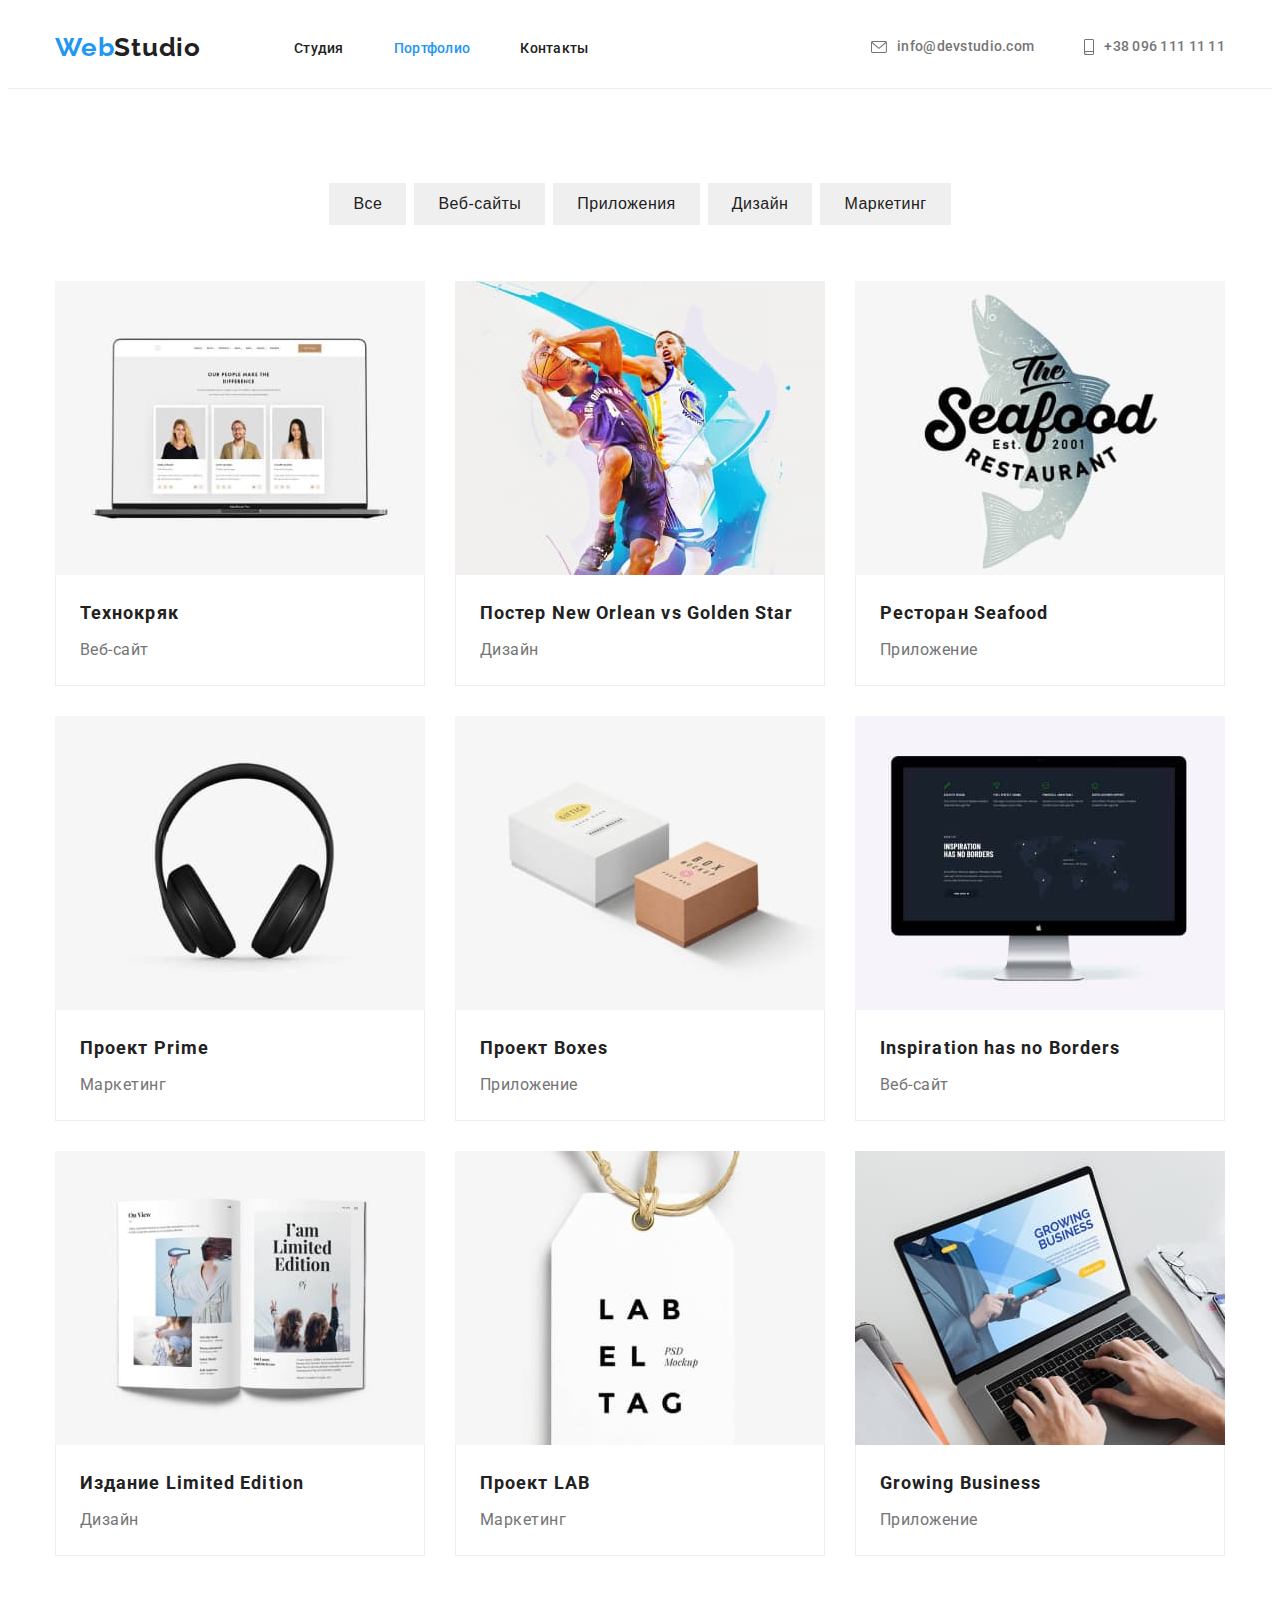
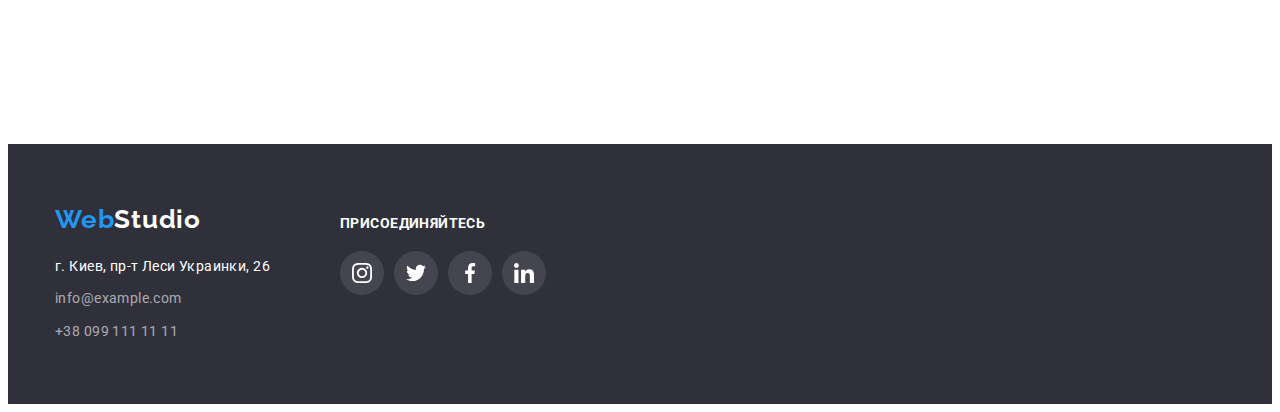
==== portfolio.html @ 578098cf "commit" ====
<!DOCTYPE html>
<html lang="ru">
  <head>
    <meta charset="UTF-8" />
    <meta http-equiv="X-UA-Compatible" content="IE=edge" />
    <meta name="viewport" content="width=device-width, initial-scale=1.0" />
    <title>Webstudio</title>
    <link rel="preconnect" href="https://fonts.googleapis.com" />
    <link rel="preconnect" href="https://fonts.gstatic.com" crossorigin />
    <link
      href="https://fonts.googleapis.com/css2?family=Montserrat&family=Raleway:wght@700&family=Roboto:wght@400;500;700;900&display=swap"
      rel="stylesheet"
    />
    <link rel="stylesheet" href="https://cdnjs.cloudflare.com/ajax/libs/modern-normalize/1.1.0/modern-normalize.min.css"
      integrity="sha512-wpPYUAdjBVSE4KJnH1VR1HeZfpl1ub8YT/NKx4PuQ5NmX2tKuGu6U/JRp5y+Y8XG2tV+wKQpNHVUX03MfMFn9Q=="
      crossorigin="anonymous" referrerpolicy="no-referrer" />
    <link rel="stylesheet" href="./css/styles.css" />
  </head>

  <body>
    <header class="header">
      <div class="container header-container">
        <nav class="navigation">
          <a href="" class="logo header-logo"><span class="half-logo">Web</span>Studio</a>
          <ul class="header-list list">
            <li class="header-list-item"><a href="./index.html" class="header-link">Студия</a></li>
            <li class="header-list-item"><a href="" class="header-link current">Портфолио</a></li>
            <li class="header-list-item"><a href="" class="header-link">Контакты</a></li>
          </ul>
        </nav>
        <ul class="list-connection list">
          <li class="list-connection-item">
            <a href="mailto:info@devstudio.com" class="header-link-mail">
              <svg class="list-connection-icon" width="16" height="12">
                <use href="./images/page1/icons.svg#icon-envelope"></use>
              </svg>info@devstudio.com</a>
          </li>
          <li class="list-connection-item">
            <a href="tel:+380961111111" class="header-link-tel">
              <svg class="list-connection-icon" width="10" height="16">
                <use href="./images/page1/icons.svg#icon-smartphone"></use>
              </svg>+38 096 111 11 11</a>
          </li>
        </ul>
      </div>
    </header>
    <main>
      <section class="products section">
        <div class="container">
        <h2 class="visually-hidden">Фильтры</h2>
        <ul class="products-filters-list">
          <li class="products-filters-list-item list">
            <button type="button" class="products-filters-btn">Все</button>
          </li>
          <li class="products-filters-list-item list">
            <button type="button" class="products-filters-btn">Веб-сайты</button>
          </li>
          <li class="products-filters-list-item list">
            <button type="button" class="products-filters-btn">Приложения</button>
          </li>
          <li class="products-filters-list-item list">
            <button type="button" class="products-filters-btn">Дизайн</button>
          </li>
          <li class="products-filters-list-item list">
            <button type="button" class="products-filters-btn">Маркетинг</button>
          </li>
        </ul>
        <h2 class="visually-hidden">Наши продукты</h2>
        <ul class="products-list">
          <li class="products-list-item list">
            <a href="" class="products-list-item-link">
            <img 
              src="./images/page2/project1.jpg" 
              alt="ноутбук" 
              width="370" 
              class="products-list-img"/>
            <div class="products-list-item-content">
            <h3 class="products-list-item-title">Технокряк</h3>
            <p class="products-list-item-text">Веб-сайт</p>
            </div>
            </a>
          </li>
          <li class="products-list-item list">
            <a href="" class="products-list-item-link">
            <img
              src="./images/page2/project2.jpg"
              alt="два баскетболиста"
              width="370"
              class="products-list-img"
            />
            <div class="products-list-item-content">
            <h3 class="products-list-item-title">Постер <span lang="eng">New Orlean vs Golden Star</span></h3>
            <p class="products-list-item-text">Дизайн</p>
            </div>
            </a>
          </li>
          <li class="products-list-item list">
            <a href="" class="products-list-item-link">
            <img
              src="./images/page2/project3.jpg"
              alt="вывеска ресторана"
              width="370"
              class="products-list-img"
            />
            <div class="products-list-item-content">
            <h3 class="products-list-item-title">Ресторан <span lang="eng">Seafood</span></h3>
            <p class="products-list-item-text">Приложение</p>
            </div>
            </a>
          </li>
          <li class="products-list-item list">
            <a href="" class="products-list-item-link">
            <img 
            src="./images/page2/project4.jpg" 
            alt="наушники" 
            width="370"
            class="products-list-img" 
            />
            <div class="products-list-item-content">
            <h3 class="products-list-item-title">Проект <span lang="eng">Prime</span></h3>
            <p class="products-list-item-text">Маркетинг</p>
            </div>
            </a>
          </li>
          <li class="products-list-item list">
            <a href="" class="products-list-item-link">
            <img
              src="./images/page2/project5.jpg"
              alt="две коробки"
              width="370"
              class="products-list-img"
            />
            <div class="products-list-item-content">
            <h3 class="products-list-item-title">Проект <span lang="eng">Boxes</span></h3>
            <p class="products-list-item-text">Приложение</p>
            </div>
            </a>
          </li>
          <li class="products-list-item list">
            <a href="" class="products-list-item-link">
            <img
              src="./images/page2/project6.jpg"
              alt="монитор компьютера"
              width="370"
              class="products-list-img"
            />
            <div class="products-list-item-content">
            <h3 class="products-list-item-title">Inspiration has no Borders</h3>
            <p class="products-list-item-text">Веб-сайт</p>
            </div>
            </a>
          </li>
          <li class="products-list-item list">
            <a href="" class="products-list-item-link">
            <img 
            src="./images/page2/project7.jpg" 
            alt="журнал" 
            width="370"
            class="products-list-img" 
            />
            <div class="products-list-item-content">
            <h3 class="products-list-item-title">Издание <span lang="eng">Limited Edition</span></h3>
            <p class="products-list-item-text">Дизайн</p>
          </div>
          </a>
          </li>
          <li class="products-list-item list">
            <a href="" class="products-list-item-link">
            <img
              src="./images/page2/project8.jpg"
              alt="бумажный ярлык"
              width="370"
              class="products-list-img"
            />
            <div class="products-list-item-content">
            <h3 class="products-list-item-title">Проект <span lang="eng">LAB</span></h3>
            <p class="products-list-item-text">Маркетинг</p>
            </div>
            </a>
          </li>
          <li class="products-list-item list">
            <a href="" class="products-list-item-link">
            <img
              src="./images/page2/project9.jpg"
              alt="клавиатура ноутбука"
              width="370"
              class="products-list-img"
            />
            <div class="products-list-item-content">
            <h3 class="products-list-item-title">Growing Business</h3>
            <p class="products-list-item-text">Приложение</p>
            </div>
            </a>
          </li>
        </ul>
        </div>
      </section>
    </main>
    <footer class="footer">
      <div class="container footer-container">
        <div class="address-container">
          <a href="" class="logo footer-logo"><span class="half-logo">Web</span><span
              class="half-second-logo">Studio</span></a>
          <address>
            <ul class="footer-list list">
              <li class="footer-list-item">
                <a href="https://goo.gl/maps/ZpCN1E6qf6AYgeDj6" target="_blank" rel="noopener noreferrer nofollow"
                  class="footer-list-item-address">г. Киев, пр-т Леси Украинки, 26</a>
              </li>
              <li class="footer-list-item">
                <a href="mailto:info@example.com" class="footer-list-item-mail">info@example.com</a>
              </li>
              <li class="footer-list-item">
                <a href="tel:+380991111111" class="footer-list-item-tel">+38 099 111 11 11</a>
              </li>
            </ul>
          </address>
        </div>
        <div class="footer-socials">
          <p class="footer-text">присоединяйтесь</p>
          <ul class="footer-socials-list list">
            <li class="footer-socials-list-item">
              <a href="" class="footer-socials-link">
                <svg class="footer-socials-icon" width="20" height="20">
                  <use href="./images/page1/icons.svg#icon-instagram-2"></use>
                </svg>
              </a>
            </li>
            <li class="footer-socials-list-item">
              <a href="" class="footer-socials-link">
                <svg class="footer-socials-icon" width="20" height="20">
                  <use href="./images/page1/icons.svg#icon-twitter-1"></use>
                </svg>
              </a>
            </li>
            <li class="footer-socials-list-item">
              <a href="" class="footer-socials-link">
                <svg class="footer-socials-icon" width="20" height="20">
                  <use href="./images/page1/icons.svg#icon-facebook-1"></use>
                </svg>
              </a>
            </li>
            <li class="footer-socials-list-item">
              <a href="" class="footer-socials-link">
                <svg class="footer-socials-icon" width="20" height="20">
                  <use href="./images/page1/icons.svg#icon-linkedin-1"></use>
                </svg>
              </a>
            </li>
          </ul>
        </div>
      </div>
    </footer>
  </body>
</html>
---- css/styles.css ----
:root {
  --header-text-color: #212121;
  --accent-color: #2196f3;
  --btn-color: #ffffff;
  --title-color: #212121;
  --main-text-color: #757575;
}
body {
  font-family: "Roboto", sans-serif;
  color: #757575;
}
* {
  box-sizing: border-box;
}
p,
h1,
h2,
h3,
h4,
h5,
h6 {
  margin: 0;
}
ul {
  margin: 0;
  padding: 0;
}
img {
  display: block;
}
.list {
  list-style: none;
}
a {
  text-decoration: none;
}
.container {
  width: 1200px;
  padding-left: 15px;
  padding-right: 15px;
  margin: 0 auto;
}
.section {
  padding-top: 94px;
  padding-bottom: 94px;
}
.visually-hidden {
  position: absolute;
  white-space: nowrap;
  width: 1px;
  height: 1px;
  overflow: hidden;
  border: 0;
  padding: 0;
  clip: rect(0 0 0 0);
  clip-path: inset(50%);
  margin: -1px;
}
/*----------------------HEADER--------------------*/
.header {
  padding-top: 24px;
  padding-bottom: 25px;
  border-bottom: 1px solid #ececec;
}
.header-container {
  display: flex;
  align-items: center;
}
.navigation {
  display: flex;
  align-items: center;
}
.header-list {
  display: flex;
}
.header-logo {
  margin-right: 93px;
}
.logo {
  font-family: "Raleway", sans-serif;
  font-style: 400;
  font-weight: 700;
  font-size: 26px;
  line-height: 1.19;
  letter-spacing: 0.03em;
  color: #212121;
  display: block;
}
.half-logo {
  font-family: "Raleway", sans-serif;
  font-style: 400;
  font-weight: 700;
  font-size: 26px;
  line-height: 1.19;
  letter-spacing: 0.03em;
  color: var(--accent-color);
}
.header-list-item + .header-list-item {
  margin-left: 50px;
}
.header-link {
  font-weight: 500;
  font-size: 14px;
  line-height: 1.14;
  letter-spacing: 0.02em;
  color: var(--header-text-color);
}
.current {
  color: var(--accent-color);
}
.header-link:hover,
.header-link:focus {
  color: var(--accent-color);
}
.list-connection {
  display: flex;
  margin-left: auto;
  align-items: center;
}
.list-connection-item {
  color: #757575;
  display: flex;
  align-items: center;
}
.list-connection-item + .list-connection-item {
  margin-left: 50px;
}
.header-link-mail,
.header-link-tel {
  font-weight: 500;
  font-size: 14px;
  line-height: 1.14;
  letter-spacing: 0.02em;
  color: #757575;
  display: flex;
  align-items: center;
}
.header-link-mail:hover,
.header-link-mail:focus,
.header-link-tel:hover,
.header-link-tel:focus {
  color: var(--accent-color);
}
.list-connection-icon {
  fill: currentColor;
  margin-right: 10px;
}
/*----------------------HERO----------------------*/
.hero {
  background-color: #2f303a;
  padding-top: 200px;
  padding-bottom: 200px;
  text-align: center;
  background-image: linear-gradient(
      rgba(47, 48, 58, 0.4),
      rgba(47, 48, 58, 0.4)
    ),
    url(../images/page1/hero-bg.jpg);
  background-repeat: no-repeat;
  background-position: center;
  block-size: cover;
}
.hero-title {
  font-weight: 900;
  font-size: 44px;
  line-height: 1.36;
  text-align: center;
  letter-spacing: 0.06em;
  text-transform: uppercase;
  color: #ffffff;
  margin-bottom: 30px;
  width: 696px;
  margin-left: auto;
  margin-right: auto;
}
.hero-btn {
  font-family: inherit;
  font-weight: 700;
  font-size: 16px;
  line-height: 1.87;
  display: flex;
  align-items: center;
  text-align: center;
  letter-spacing: 0.06em;
  color: var(--btn-color);
  background-color: var(--accent-color);
  cursor: pointer;
  min-width: 200px;
  height: 50px;
  margin-left: auto;
  margin-right: auto;
  padding: 10px 32px;
}
/*--------------------FEATURES--------------------*/
.features-section {
  padding-top: 94px;
}
.features-list {
  display: flex;
  justify-content: center;
  align-items: center;
}
.features-list-item {
  width: 270px;
}
.features-list-item:not(:last-child) {
  margin-right: 30px;
}
.features-list-item-title {
  font-weight: 700;
  font-size: 14px;
  line-height: 1.14;
  letter-spacing: 0.03em;
  text-transform: uppercase;
  color: var(--title-color);
}
.features-list-item-text {
  font-size: 14px;
  line-height: 1.71;
  letter-spacing: 0.03em;
  color: var(--main-text-color);
}
.features-icons {
  display: flex;
  align-items: center;
  justify-content: center;
  background: #f5f4fa;
  border-radius: 4px;
  width: 270px;
  height: 120px;
  margin-bottom: 30px;
}
/*--------------------OCCUPATION-------------------*/
.occupation-list {
  display: flex;
}
.occupation-list-item:not(:last-child) {
  margin-right: 30px;
}
.occupation-title {
  font-size: 36px;
  line-height: 1.16;
  text-align: center;
  letter-spacing: 0.03em;
  color: var(--title-color);
  margin-bottom: 50px;
}
/*----------------------TEAM---------------------*/
.team {
  background: #f5f4fa;
}
.team-title {
  font-size: 36px;
  line-height: 42px;
  text-align: center;
  letter-spacing: 0.03em;
  color: var(--title-color);
  margin-bottom: 50px;
}
.team-list {
  display: flex;
}
.team-list-item:not(:last-child) {
  margin-right: 30px;
}
.team-list-item-content {
  padding-top: 30px;
  padding-bottom: 30px;
}
.team-list-item {
  background-color: #fff;
  box-shadow: 0px 1px 3px rgba(0, 0, 0, 0.12), 0px 1px 1px rgba(0, 0, 0, 0.14),
    0px 2px 1px rgba(0, 0, 0, 0.2);
  border-radius: 0px 0px 4px 4px;
}
.team-name {
  font-weight: 500;
  font-size: 16px;
  line-height: 1.18;
  text-align: center;
  letter-spacing: 0.03em;
  color: #212121;
  margin-bottom: 10px;
}
.team-list-position {
  font-size: 16px;
  line-height: calc(19 / 16);
  text-align: center;
  letter-spacing: 0.03em;
  color: var(--main-text-color);
  margin-bottom: 16px;
}
.team-socials-list {
  display: flex;
  justify-content: center;
}
.team-socials-item + .team-socials-item {
  margin-left: 10px;
}
.team-socials-link {
  width: 44px;
  height: 44px;
  border-radius: 50%;
  display: flex;
  align-items: center;
  justify-content: center;
}
.team-socials-link:hover,
.team-socials-link:focus {
  background-color: var(--accent-color);
}
.team-socials-link:hover .team-socials-icon,
.team-socials-link:focus .team-socials-icon {
  fill: #ffffff;
}
.team-socials-icon {
  fill: #afb1b8;
}
/*----------------------CLIENTS---------------------*/
.clients-title {
  font-weight: bold;
  font-size: 36px;
  line-height: 42px;
  text-align: center;
  letter-spacing: 0.03em;
  color: #212121;
  margin-bottom: 50px;
}
.clients-list {
  display: flex;
  justify-content: center;
  align-items: center;
}
.clients-list-item {
  width: 170px;
  height: 92px;
}
.clients-list-item:not(:last-child) {
  margin-right: 30px;
}
.clients-link-icon {
  display: flex;
  justify-content: center;
  align-items: center;
  width: 100%;
  height: 100%;
  border: 1px solid #afb1b8;
  border-radius: 4px;
  color: #afb1b8;
}
.clients-link-icon:hover,
.clients-link-icon:focus {
  color: var(--accent-color);
  border-color: var(--accent-color);
}
.clients-icon {
  fill: currentColor;
}
.clients-icon:hover,
.clients-icon:focus {
  fill: var(--accent-color);
}
/*----------------------FOOTER---------------------*/
.footer {
  background-color: #2f303a;
  padding-top: 60px;
  padding-bottom: 60px;
}
.half-second-logo {
  font-family: "Raleway", sans-serif;
  font-style: normal;
  font-weight: 700;
  font-size: 26px;
  line-height: 1.19;
  letter-spacing: 0.03em;
  color: #ffffff;
}
.footer-logo {
  margin-bottom: 20px;
}
address {
  font-style: normal;
}
.footer-list-item:not(:last-child) {
  margin-bottom: 9px;
}
.footer-list-item-address {
  font-size: 14px;
  line-height: 1.71;
  letter-spacing: 0.03em;
  color: #ffffff;
}
.footer-list-item-mail {
  font-size: 14px;
  line-height: 1.71;
  letter-spacing: 0.03em;
  color: rgba(255, 255, 255, 0.6);
}
.footer-list-item-tel {
  font-size: 14px;
  line-height: 1.71;
  letter-spacing: 0.03em;
  color: rgba(255, 255, 255, 0.6);
}
.footer-list-item-address:hover,
.footer-list-item-address:focus,
.footer-list-item-mail:hover,
.footer-list-item-mail:focus,
.footer-list-item-tel:hover,
.footer-list-item-tel:focus {
  color: var(--accent-color);
}
.footer-container {
  display: flex;
  align-items: baseline;
}
.footer-socials {
  margin-left: 70px;
}
.footer-text {
  font-weight: bold;
  font-size: 14px;
  line-height: 16px;
  letter-spacing: 0.03em;
  text-transform: uppercase;
  color: #ffffff;
  margin-bottom: 20px;
}
.footer-socials-list {
  display: flex;
  justify-content: center;
}
.footer-socials-list-item + .footer-socials-list-item {
  margin-left: 10px;
}
.footer-socials-link {
  width: 44px;
  height: 44px;
  border-radius: 50%;
  display: flex;
  align-items: center;
  justify-content: center;
  background: rgba(255, 255, 255, 0.1);
}
.footer-socials-link:hover,
.footer-socials-link:focus {
  background-color: var(--accent-color);
}
.footer-socials-icon {
  fill: #ffffff;
}
/*---------------------PRODUCTS--------------------*/
.products-filters-list {
  margin-bottom: 56px;
  display: flex;
  justify-content: center;
}
.products-filters-btn {
  font-weight: 500;
  font-size: 16px;
  line-height: 1.62;
  text-align: center;
  letter-spacing: 0.03em;
  color: #212121;
  cursor: pointer;
  padding: 6px 22px;
  border-color: transparent;
}
.products-filters-btn:hover,
.products-filters-btn:focus {
  color: #ffffff;
  background-color: var(--accent-color);
  box-shadow: 0px 3px 1px rgba(0, 0, 0, 0.1), 0px 1px 2px rgba(0, 0, 0, 0.08),
    0px 2px 2px rgba(0, 0, 0, 0.12);
  border-radius: 4px;
}
.products-filters-list-item:not(:last-child) {
  margin-right: 8px;
}
.products-list {
  margin-bottom: 94px;
  display: flex;
  flex-wrap: wrap;
  margin-left: -30px;
  margin-top: -30px;
}
.products-list > .products-list-item {
  flex-basis: calc(100% / 3 - 30px);
  margin-left: 30px;
  margin-top: 30px;
}
.products-list-item-link {
  display: block;
}
.products-list-item-link:hover,
.products-list-item-link:focus {
  background: #ffffff;
  box-sizing: border-box;
  box-shadow: 0px 1px 1px rgba(0, 0, 0, 0.12), 0px 4px 4px rgba(0, 0, 0, 0.06),
    1px 4px 6px rgba(0, 0, 0, 0.16);
}
.products-list-item-content {
  padding-top: 20px;
  padding-left: 24px;
  padding-right: 24px;
  padding-bottom: 20px;
  background: #ffffff;
  border: 1px solid #eeeeee;
  border-top: none;
}
.products-list-item-title {
  font-weight: bold;
  font-size: 18px;
  line-height: 2;
  letter-spacing: 0.06em;
  color: var(--title-color);
  margin-bottom: 4px;
}
.products-list-item-text {
  font-size: 16px;
  line-height: 1.87;
  letter-spacing: 0.03em;
  color: var(--main-text-color);
}
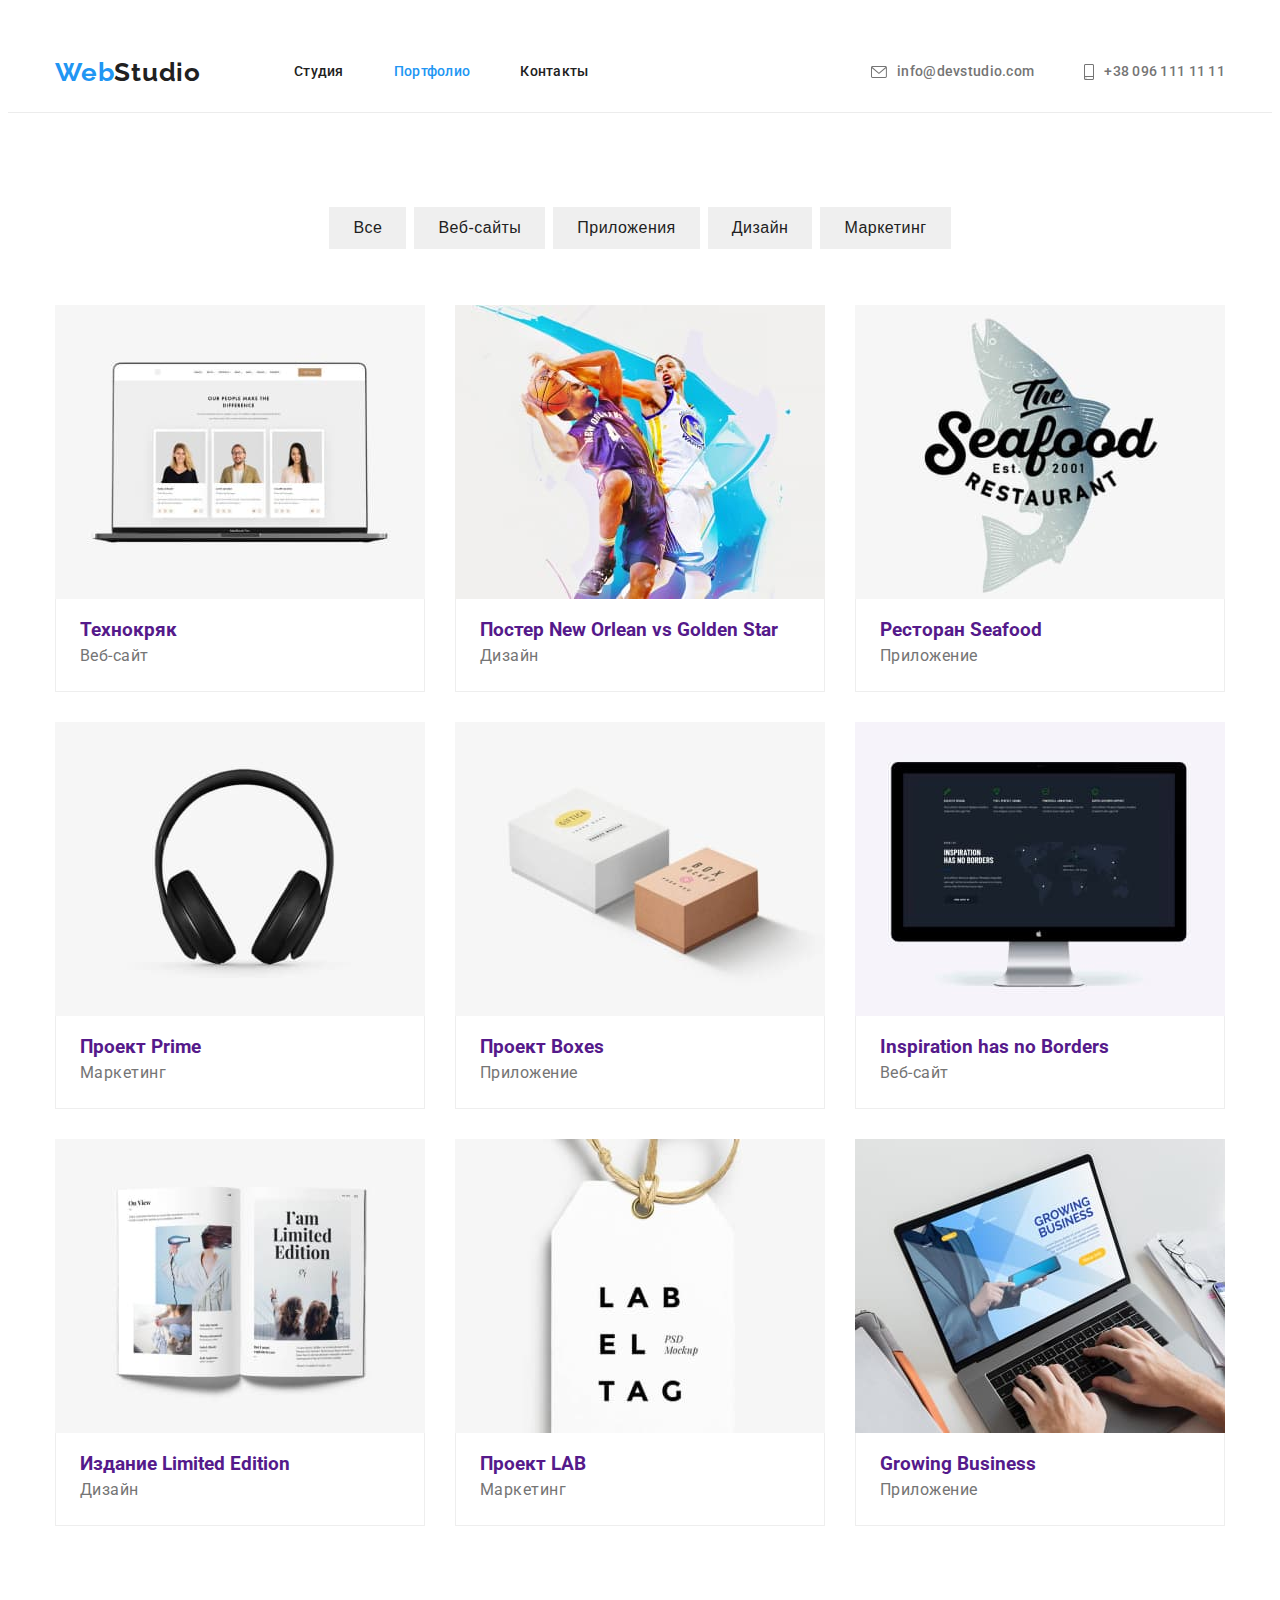
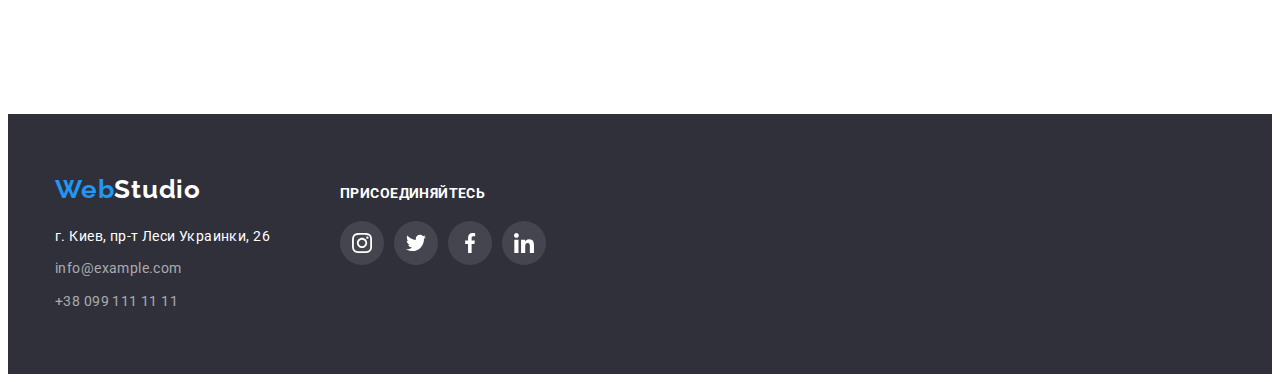
==== commit 1e570514: "commit" ====
--- a/portfolio.html
+++ b/portfolio.html
@@ -69,11 +69,18 @@
         <ul class="products-list">
           <li class="products-list-item list">
             <a href="" class="products-list-item-link">
-            <img 
+              <div class="products-overlay">
+                <img 
               src="./images/page2/project1.jpg" 
               alt="ноутбук" 
               width="370" 
-              class="products-list-img"/>
+              class="products-list-img"
+                />
+                <p class="products-overlay-text">Технокряк это современная площадка распространения коронавируса. Компании используют
+                эту платформу для цифрового
+                шпионажа и атак на защищённые сервера конкурентов.
+                </p>
+            </div>
             <div class="products-list-item-content">
             <h3 class="products-list-item-title">Технокряк</h3>
             <p class="products-list-item-text">Веб-сайт</p>
@@ -82,12 +89,18 @@
           </li>
           <li class="products-list-item list">
             <a href="" class="products-list-item-link">
-            <img
+              <div class="products-overlay">
+                <img
               src="./images/page2/project2.jpg"
               alt="два баскетболиста"
               width="370"
               class="products-list-img"
-            />
+                />
+                <p class="products-overlay-text">Технокряк это современная площадка распространения коронавируса. Компании используют
+              эту платформу для цифрового
+              шпионажа и атак на защищённые сервера конкурентов.
+                </p>
+              </div>
             <div class="products-list-item-content">
             <h3 class="products-list-item-title">Постер <span lang="eng">New Orlean vs Golden Star</span></h3>
             <p class="products-list-item-text">Дизайн</p>
@@ -96,12 +109,18 @@
           </li>
           <li class="products-list-item list">
             <a href="" class="products-list-item-link">
-            <img
+              <div class="products-overlay">
+                <img
               src="./images/page2/project3.jpg"
               alt="вывеска ресторана"
               width="370"
               class="products-list-img"
-            />
+                />
+                <p class="products-overlay-text">Технокряк это современная площадка распространения коронавируса. Компании используют
+              эту платформу для цифрового
+              шпионажа и атак на защищённые сервера конкурентов.
+                </p>
+            </div>
             <div class="products-list-item-content">
             <h3 class="products-list-item-title">Ресторан <span lang="eng">Seafood</span></h3>
             <p class="products-list-item-text">Приложение</p>
@@ -110,12 +129,18 @@
           </li>
           <li class="products-list-item list">
             <a href="" class="products-list-item-link">
-            <img 
+              <div class="products-overlay">
+                <img 
             src="./images/page2/project4.jpg" 
             alt="наушники" 
             width="370"
             class="products-list-img" 
-            />
+                />
+                <p class="products-overlay-text">Технокряк это современная площадка распространения коронавируса. Компании используют
+              эту платформу для цифрового
+              шпионажа и атак на защищённые сервера конкурентов.
+                </p>
+            </div>
             <div class="products-list-item-content">
             <h3 class="products-list-item-title">Проект <span lang="eng">Prime</span></h3>
             <p class="products-list-item-text">Маркетинг</p>
@@ -124,12 +149,18 @@
           </li>
           <li class="products-list-item list">
             <a href="" class="products-list-item-link">
-            <img
+              <div class="products-overlay">
+                <img
               src="./images/page2/project5.jpg"
               alt="две коробки"
               width="370"
               class="products-list-img"
-            />
+                />
+                <p class="products-overlay-text">Технокряк это современная площадка распространения коронавируса. Компании используют
+              эту платформу для цифрового
+              шпионажа и атак на защищённые сервера конкурентов.
+                </p>
+            </div>
             <div class="products-list-item-content">
             <h3 class="products-list-item-title">Проект <span lang="eng">Boxes</span></h3>
             <p class="products-list-item-text">Приложение</p>
@@ -138,12 +169,18 @@
           </li>
           <li class="products-list-item list">
             <a href="" class="products-list-item-link">
-            <img
+              <div class="products-overlay">
+                <img
               src="./images/page2/project6.jpg"
               alt="монитор компьютера"
               width="370"
               class="products-list-img"
-            />
+                />
+                <p class="products-overlay-text">Технокряк это современная площадка распространения коронавируса. Компании используют
+              эту платформу для цифрового
+              шпионажа и атак на защищённые сервера конкурентов.
+                </p>
+            </div>
             <div class="products-list-item-content">
             <h3 class="products-list-item-title">Inspiration has no Borders</h3>
             <p class="products-list-item-text">Веб-сайт</p>
@@ -152,12 +189,18 @@
           </li>
           <li class="products-list-item list">
             <a href="" class="products-list-item-link">
-            <img 
+              <div class="products-overlay">
+                <img 
             src="./images/page2/project7.jpg" 
             alt="журнал" 
             width="370"
             class="products-list-img" 
-            />
+                />
+                <p class="products-overlay-text">Технокряк это современная площадка распространения коронавируса. Компании используют
+              эту платформу для цифрового
+              шпионажа и атак на защищённые сервера конкурентов.
+                </p>
+            </div>
             <div class="products-list-item-content">
             <h3 class="products-list-item-title">Издание <span lang="eng">Limited Edition</span></h3>
             <p class="products-list-item-text">Дизайн</p>
@@ -166,12 +209,18 @@
           </li>
           <li class="products-list-item list">
             <a href="" class="products-list-item-link">
-            <img
+              <div class="products-overlay">
+                <img
               src="./images/page2/project8.jpg"
               alt="бумажный ярлык"
               width="370"
               class="products-list-img"
-            />
+                />
+                <p class="products-overlay-text">Технокряк это современная площадка распространения коронавируса. Компании используют
+              эту платформу для цифрового
+              шпионажа и атак на защищённые сервера конкурентов.
+                </p>
+            </div>
             <div class="products-list-item-content">
             <h3 class="products-list-item-title">Проект <span lang="eng">LAB</span></h3>
             <p class="products-list-item-text">Маркетинг</p>
@@ -180,12 +229,18 @@
           </li>
           <li class="products-list-item list">
             <a href="" class="products-list-item-link">
-            <img
+              <div class="products-overlay">
+                <img
               src="./images/page2/project9.jpg"
               alt="клавиатура ноутбука"
               width="370"
               class="products-list-img"
-            />
+                />
+                <p class="products-overlay-text">Технокряк это современная площадка распространения коронавируса. Компании используют
+              эту платформу для цифрового
+              шпионажа и атак на защищённые сервера конкурентов.
+                </p>
+            </div>
             <div class="products-list-item-content">
             <h3 class="products-list-item-title">Growing Business</h3>
             <p class="products-list-item-text">Приложение</p>
--- a/css/styles.css
+++ b/css/styles.css
@@ -58,8 +58,8 @@
 }
 /*----------------------HEADER--------------------*/
 .header {
+  padding-bottom: -25px;
   padding-top: 24px;
-  padding-bottom: 25px;
   border-bottom: 1px solid #ececec;
 }
 .header-container {
@@ -99,11 +99,31 @@
   margin-left: 50px;
 }
 .header-link {
+  position: relative;
+  display: block;
   font-weight: 500;
   font-size: 14px;
   line-height: 1.14;
   letter-spacing: 0.02em;
   color: var(--header-text-color);
+  padding-top: 32px;
+  padding-bottom: 32px;
+}
+.header-link.current::after {
+  position: absolute;
+  content: "";
+  display: block;
+  width: 100%;
+  height: 4px;
+  left: 0;
+  bottom: 0;
+  background: #2196f3;
+  border-radius: 2px;
+  opacity: 0;
+  transition: opacity 250ms cubic-bezier(0.4, 0, 0.2, 1);
+}
+.header-link.current:hover::after {
+  opacity: 1;
 }
 .current {
   color: var(--accent-color);
@@ -245,6 +265,27 @@
   color: var(--title-color);
   margin-bottom: 50px;
 }
+.occupation-list-item {
+  position: relative;
+}
+.label {
+  position: absolute;
+  left: 0;
+  bottom: 0;
+  font-weight: bold;
+  font-size: 14px;
+  line-height: 16px;
+  text-align: center;
+  letter-spacing: 0.03em;
+  text-transform: uppercase;
+  color: #ffffff;
+  width: 370px;
+  height: 70px;
+  background: rgba(47, 48, 58, 0.8);
+  display: flex;
+  justify-content: center;
+  align-items: center;
+}
 /*----------------------TEAM---------------------*/
 .team {
   background: #f5f4fa;
@@ -448,6 +489,48 @@
 }
 .footer-socials-icon {
   fill: #ffffff;
+}
+/*---------------------MODAL WINDOW-----------------*/
+.backdrop {
+  width: 100vw;
+  height: 100vh;
+  background: rgba(0, 0, 0, 0.2);
+  position: fixed;
+  top: 0;
+}
+.modal {
+  width: 500px;
+  min-height: 500px;
+  background-color: #ffffff;
+  box-shadow: 0px 1px 3px rgba(0, 0, 0, 0.12), 0px 1px 1px rgba(0, 0, 0, 0.14),
+    0px 2px 1px rgba(0, 0, 0, 0.2);
+  border-radius: 4px;
+  position: absolute;
+  top: 50%;
+  left: 50%;
+  transform: translate(-50%, -50%);
+}
+.modal-close-btn {
+  width: 30px;
+  height: 30px;
+  border-radius: 50%;
+  background: #ffffff;
+  border: 1px solid rgba(0, 0, 0, 0.1);
+  position: absolute;
+  top: 10px;
+  right: 10px;
+}
+.is-hidden {
+  opacity: 0;
+  pointer-events: none;
+  visibility: hidden;
+}
+.modal-icon-link {
+  width: 30;
+  height: 30px;
+  display: flex;
+  align-items: center;
+  justify-content: center;
 }
 /*---------------------PRODUCTS--------------------*/
 .products-filters-list {
@@ -508,7 +591,32 @@
   border: 1px solid #eeeeee;
   border-top: none;
 }
-.products-list-item-title {
+.products-list-item {
+  position: relative;
+}
+.products-list-item:hover .products-overlay-text {
+  transform: translateY(0);
+}
+.products-overlay {
+  position: relative;
+  overflow: hidden;
+}
+.products-overlay-text {
+  position: absolute;
+  top: 0;
+  left: 0;
+  font-weight: normal;
+  font-size: 18px;
+  line-height: 1.56;
+  letter-spacing: 0.03em;
+  color: #ffffff;
+  background: rgba(33, 150, 243, 0.9);
+  padding: 63px 24px;
+  height: 100%;
+  transform: translateY(100%);
+  transition: transform 250ms cubic-bezier(0.4, 0, 0.2, 1);
+}
+.products-list-item:hover .products-list-item-title {
   font-weight: bold;
   font-size: 18px;
   line-height: 2;
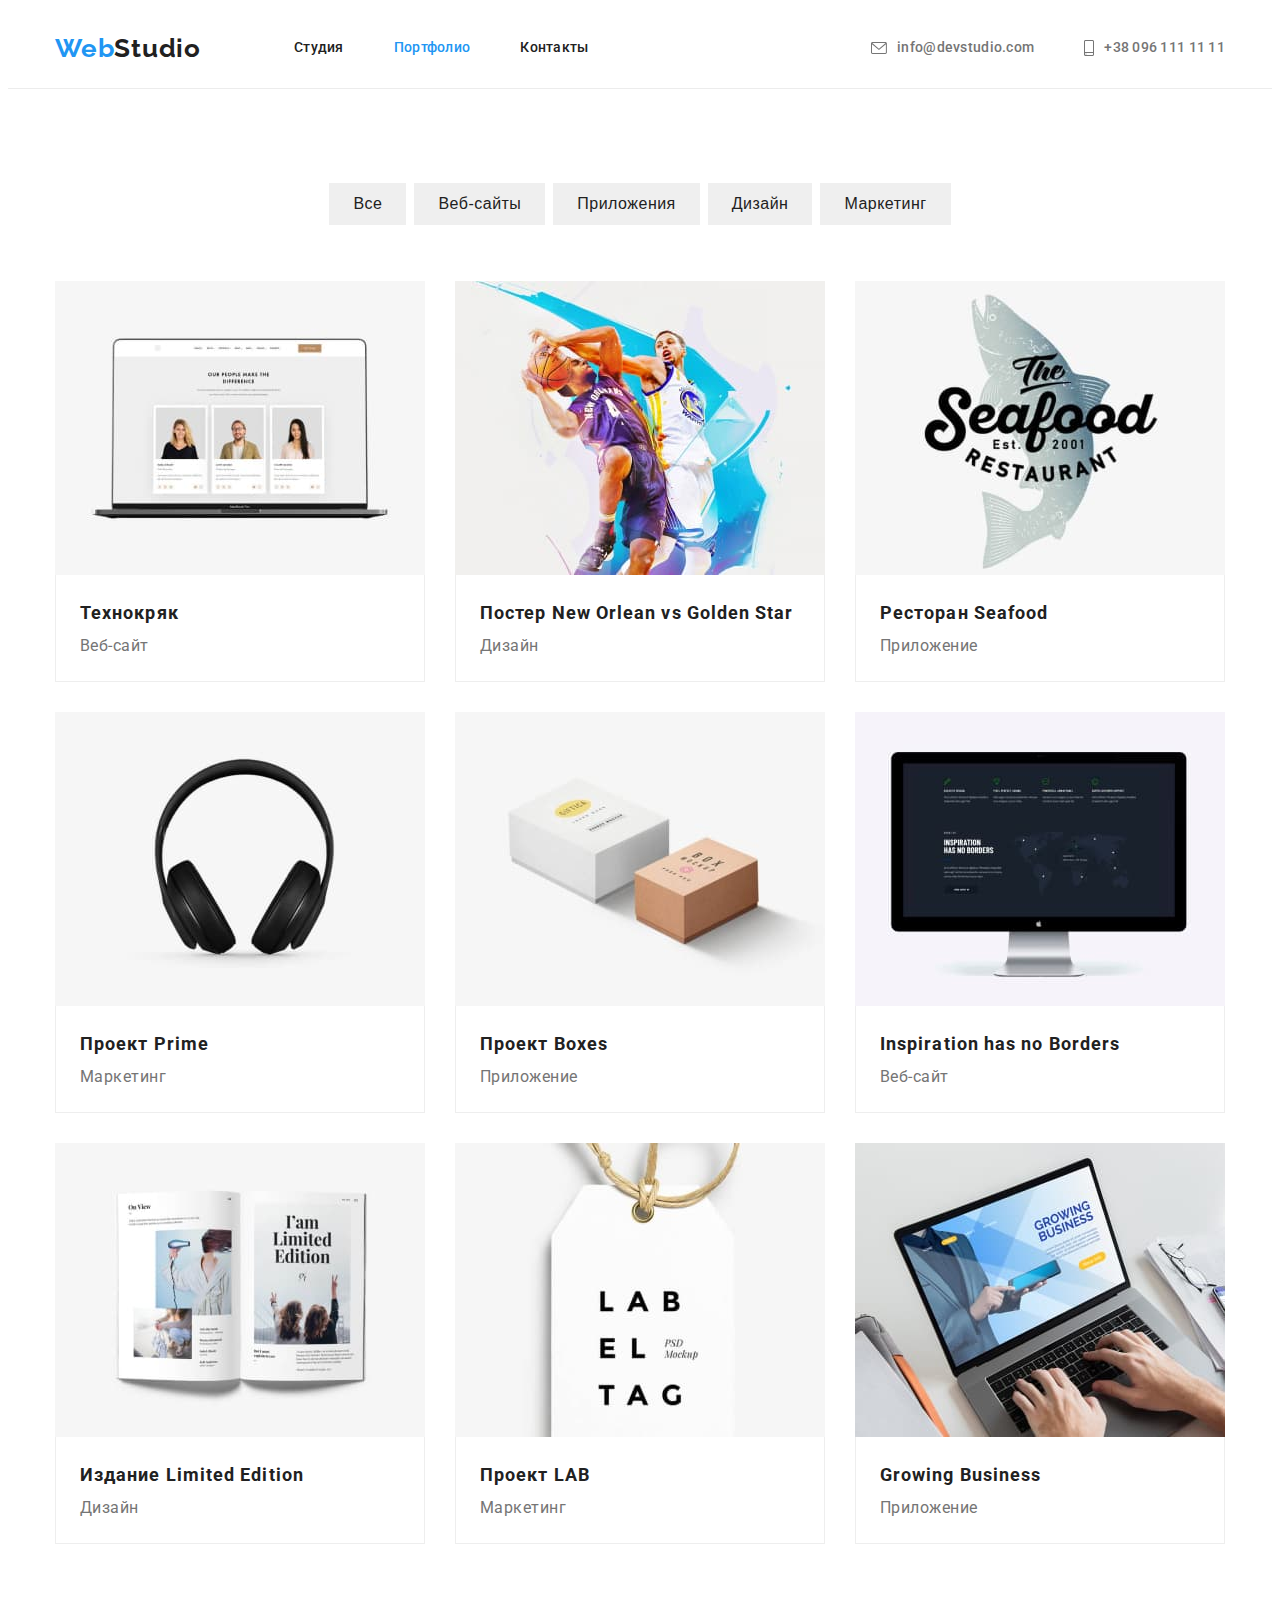
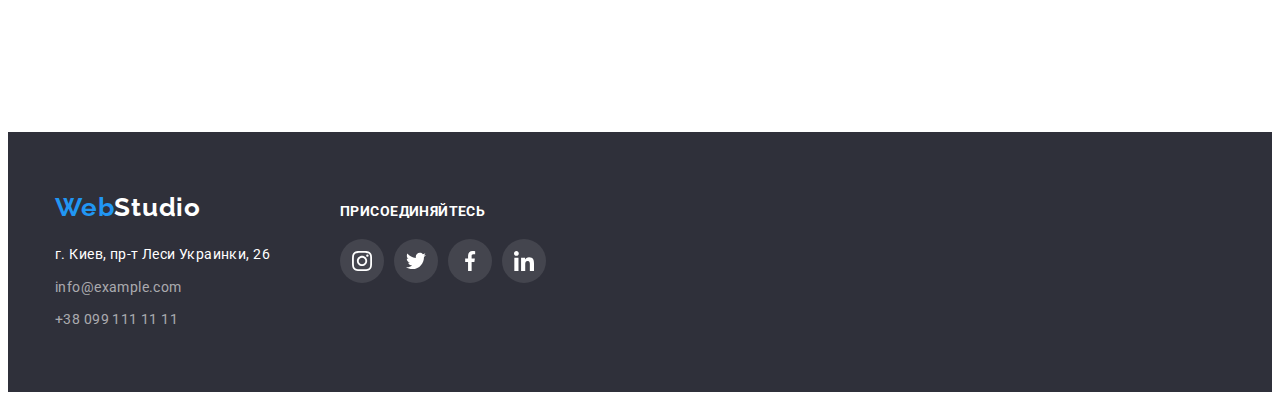
==== commit 540d2064: "commit" ====
--- a/portfolio.html
+++ b/portfolio.html
@@ -76,10 +76,12 @@
               width="370" 
               class="products-list-img"
                 />
-                <p class="products-overlay-text">Технокряк это современная площадка распространения коронавируса. Компании используют
-                эту платформу для цифрового
-                шпионажа и атак на защищённые сервера конкурентов.
-                </p>
+                <div class="overlay-text">
+                <p class="products-overlay-text">Технокряк это современная площадка распространения коронавируса. Компании используют
+                  эту платформу для цифрового
+                  шпионажа и атак на защищённые сервера конкурентов.
+                </p>
+                </div>
             </div>
             <div class="products-list-item-content">
             <h3 class="products-list-item-title">Технокряк</h3>
@@ -96,10 +98,12 @@
               width="370"
               class="products-list-img"
                 />
-                <p class="products-overlay-text">Технокряк это современная площадка распространения коронавируса. Компании используют
-              эту платформу для цифрового
-              шпионажа и атак на защищённые сервера конкурентов.
-                </p>
+                <div class="overlay-text">
+                <p class="products-overlay-text">Технокряк это современная площадка распространения коронавируса. Компании используют
+                  эту платформу для цифрового
+                  шпионажа и атак на защищённые сервера конкурентов.
+                </p>
+                </div>
               </div>
             <div class="products-list-item-content">
             <h3 class="products-list-item-title">Постер <span lang="eng">New Orlean vs Golden Star</span></h3>
@@ -116,10 +120,12 @@
               width="370"
               class="products-list-img"
                 />
-                <p class="products-overlay-text">Технокряк это современная площадка распространения коронавируса. Компании используют
-              эту платформу для цифрового
-              шпионажа и атак на защищённые сервера конкурентов.
-                </p>
+                <div class="overlay-text">
+                <p class="products-overlay-text">Технокряк это современная площадка распространения коронавируса. Компании используют
+              эту платформу для цифрового
+              шпионажа и атак на защищённые сервера конкурентов.
+                </p>
+                </div>
             </div>
             <div class="products-list-item-content">
             <h3 class="products-list-item-title">Ресторан <span lang="eng">Seafood</span></h3>
@@ -136,10 +142,12 @@
             width="370"
             class="products-list-img" 
                 />
-                <p class="products-overlay-text">Технокряк это современная площадка распространения коронавируса. Компании используют
-              эту платформу для цифрового
-              шпионажа и атак на защищённые сервера конкурентов.
-                </p>
+                <div class="overlay-text">
+                <p class="products-overlay-text">Технокряк это современная площадка распространения коронавируса. Компании используют
+              эту платформу для цифрового
+              шпионажа и атак на защищённые сервера конкурентов.
+                </p>
+                </div>
             </div>
             <div class="products-list-item-content">
             <h3 class="products-list-item-title">Проект <span lang="eng">Prime</span></h3>
@@ -156,10 +164,12 @@
               width="370"
               class="products-list-img"
                 />
-                <p class="products-overlay-text">Технокряк это современная площадка распространения коронавируса. Компании используют
-              эту платформу для цифрового
-              шпионажа и атак на защищённые сервера конкурентов.
-                </p>
+                <div class="overlay-text">
+                <p class="products-overlay-text">Технокряк это современная площадка распространения коронавируса. Компании используют
+              эту платформу для цифрового
+              шпионажа и атак на защищённые сервера конкурентов.
+                </p>
+                </div>
             </div>
             <div class="products-list-item-content">
             <h3 class="products-list-item-title">Проект <span lang="eng">Boxes</span></h3>
@@ -176,10 +186,12 @@
               width="370"
               class="products-list-img"
                 />
-                <p class="products-overlay-text">Технокряк это современная площадка распространения коронавируса. Компании используют
-              эту платформу для цифрового
-              шпионажа и атак на защищённые сервера конкурентов.
-                </p>
+                <div class="overlay-text">
+                <p class="products-overlay-text">Технокряк это современная площадка распространения коронавируса. Компании используют
+              эту платформу для цифрового
+              шпионажа и атак на защищённые сервера конкурентов.
+                </p>
+                </div>
             </div>
             <div class="products-list-item-content">
             <h3 class="products-list-item-title">Inspiration has no Borders</h3>
@@ -196,10 +208,12 @@
             width="370"
             class="products-list-img" 
                 />
-                <p class="products-overlay-text">Технокряк это современная площадка распространения коронавируса. Компании используют
-              эту платформу для цифрового
-              шпионажа и атак на защищённые сервера конкурентов.
-                </p>
+                <div class="overlay-text">
+                <p class="products-overlay-text">Технокряк это современная площадка распространения коронавируса. Компании используют
+              эту платформу для цифрового
+              шпионажа и атак на защищённые сервера конкурентов.
+                </p>
+                </div>
             </div>
             <div class="products-list-item-content">
             <h3 class="products-list-item-title">Издание <span lang="eng">Limited Edition</span></h3>
@@ -216,10 +230,12 @@
               width="370"
               class="products-list-img"
                 />
-                <p class="products-overlay-text">Технокряк это современная площадка распространения коронавируса. Компании используют
-              эту платформу для цифрового
-              шпионажа и атак на защищённые сервера конкурентов.
-                </p>
+                <div class="overlay-text">
+                <p class="products-overlay-text">Технокряк это современная площадка распространения коронавируса. Компании используют
+              эту платформу для цифрового
+              шпионажа и атак на защищённые сервера конкурентов.
+                </p>
+                </div>
             </div>
             <div class="products-list-item-content">
             <h3 class="products-list-item-title">Проект <span lang="eng">LAB</span></h3>
@@ -236,10 +252,12 @@
               width="370"
               class="products-list-img"
                 />
-                <p class="products-overlay-text">Технокряк это современная площадка распространения коронавируса. Компании используют
-              эту платформу для цифрового
-              шпионажа и атак на защищённые сервера конкурентов.
-                </p>
+                <div class="overlay-text">
+                <p class="products-overlay-text">Технокряк это современная площадка распространения коронавируса. Компании используют
+              эту платформу для цифрового
+              шпионажа и атак на защищённые сервера конкурентов.
+                </p>
+                </div>
             </div>
             <div class="products-list-item-content">
             <h3 class="products-list-item-title">Growing Business</h3>
--- a/css/styles.css
+++ b/css/styles.css
@@ -58,8 +58,6 @@
 }
 /*----------------------HEADER--------------------*/
 .header {
-  padding-bottom: -25px;
-  padding-top: 24px;
   border-bottom: 1px solid #ececec;
 }
 .header-container {
@@ -131,6 +129,7 @@
 .header-link:hover,
 .header-link:focus {
   color: var(--accent-color);
+  transition: color 250ms cubic-bezier(0.4, 0, 0.2, 1);
 }
 .list-connection {
   display: flex;
@@ -154,16 +153,20 @@
   color: #757575;
   display: flex;
   align-items: center;
+  padding-top: 32px;
+  padding-bottom: 32px;
 }
 .header-link-mail:hover,
 .header-link-mail:focus,
 .header-link-tel:hover,
 .header-link-tel:focus {
   color: var(--accent-color);
+  transition: color 250ms cubic-bezier(0.4, 0, 0.2, 1);
 }
 .list-connection-icon {
   fill: currentColor;
   margin-right: 10px;
+  transition: fill 250ms cubic-bezier(0.4, 0, 0.2, 1);
 }
 /*----------------------HERO----------------------*/
 .hero {
@@ -349,10 +352,12 @@
 .team-socials-link:hover,
 .team-socials-link:focus {
   background-color: var(--accent-color);
+  transition: background-color 250ms cubic-bezier(0.4, 0, 0.2, 1);
 }
 .team-socials-link:hover .team-socials-icon,
 .team-socials-link:focus .team-socials-icon {
   fill: #ffffff;
+  transition: fill 250ms cubic-bezier(0.4, 0, 0.2, 1);
 }
 .team-socials-icon {
   fill: #afb1b8;
@@ -393,6 +398,8 @@
 .clients-link-icon:focus {
   color: var(--accent-color);
   border-color: var(--accent-color);
+  transition: border-color 250ms cubic-bezier(0.4, 0, 0.2, 1),
+    color 250ms cubic-bezier(0.4, 0, 0.2, 1);
 }
 .clients-icon {
   fill: currentColor;
@@ -486,6 +493,7 @@
 .footer-socials-link:hover,
 .footer-socials-link:focus {
   background-color: var(--accent-color);
+  transition: background-color 250ms cubic-bezier(0.4, 0, 0.2, 1);
 }
 .footer-socials-icon {
   fill: #ffffff;
@@ -497,10 +505,15 @@
   background: rgba(0, 0, 0, 0.2);
   position: fixed;
   top: 0;
+  transition: opacity 250ms cubic-bezier(0.4, 0, 0.2, 1),
+    visibility 250ms cubic-bezier(0.4, 0, 0.2, 1);
+}
+.backdrop.is-hidden .modal {
+  transform: rotate(-300deg) scale(0.5);
 }
 .modal {
-  width: 500px;
-  min-height: 500px;
+  width: 528px;
+  min-height: 581px;
   background-color: #ffffff;
   box-shadow: 0px 1px 3px rgba(0, 0, 0, 0.12), 0px 1px 1px rgba(0, 0, 0, 0.14),
     0px 2px 1px rgba(0, 0, 0, 0.2);
@@ -508,7 +521,8 @@
   position: absolute;
   top: 50%;
   left: 50%;
-  transform: translate(-50%, -50%);
+  transform: translate(-50%, -50%) rotate(0) scale(1);
+  transition: transform 250ms cubic-bezier(0.4, 0, 0.2, 1);
 }
 .modal-close-btn {
   width: 30px;
@@ -519,6 +533,11 @@
   position: absolute;
   top: 10px;
   right: 10px;
+  margin: 0;
+  padding: 0;
+  display: flex;
+  align-items: center;
+  justify-content: center;
 }
 .is-hidden {
   opacity: 0;
@@ -526,11 +545,14 @@
   visibility: hidden;
 }
 .modal-icon-link {
-  width: 30;
-  height: 30px;
-  display: flex;
-  align-items: center;
-  justify-content: center;
+  display: flex;
+  align-items: center;
+  justify-content: center;
+}
+.modal-icon {
+  width: 18px;
+  height: 18px;
+  color: #000000;
 }
 /*---------------------PRODUCTS--------------------*/
 .products-filters-list {
@@ -556,6 +578,9 @@
   box-shadow: 0px 3px 1px rgba(0, 0, 0, 0.1), 0px 1px 2px rgba(0, 0, 0, 0.08),
     0px 2px 2px rgba(0, 0, 0, 0.12);
   border-radius: 4px;
+  transition: box-shadow 250ms cubic-bezier(0.4, 0, 0.2, 1),
+    background-color 250ms cubic-bezier(0.4, 0, 0.2, 1),
+    color 250ms cubic-bezier(0.4, 0, 0.2, 1);
 }
 .products-filters-list-item:not(:last-child) {
   margin-right: 8px;
@@ -581,6 +606,7 @@
   box-sizing: border-box;
   box-shadow: 0px 1px 1px rgba(0, 0, 0, 0.12), 0px 4px 4px rgba(0, 0, 0, 0.06),
     1px 4px 6px rgba(0, 0, 0, 0.16);
+  transition: box-shadow 250ms cubic-bezier(0.4, 0, 0.2, 1);
 }
 .products-list-item-content {
   padding-top: 20px;
@@ -591,38 +617,63 @@
   border: 1px solid #eeeeee;
   border-top: none;
 }
-.products-list-item {
-  position: relative;
-}
-.products-list-item:hover .products-overlay-text {
+
+/* --------------------------------- */
+.products-list-item-link:hover .products-overlay::before,
+.products-list-item-link:hover .overlay-text,
+.products-list-item-link:focus .products-overlay::before,
+.products-list-item-link:focus .overlay-text {
+  opacity: 1;
   transform: translateY(0);
 }
 .products-overlay {
   position: relative;
   overflow: hidden;
 }
+.products-overlay::before {
+  content: "";
+  width: 100%;
+  height: 100%;
+  background-color: rgba(33, 150, 243, 0.9);
+  position: absolute;
+  opacity: 0;
+  transform: translateY(100%);
+  transition: transform 250ms cubic-bezier(0.4, 0, 0.2, 1);
+}
 .products-overlay-text {
-  position: absolute;
+  display: flex;
+  position: absolute;
+  left: 0;
   top: 0;
-  left: 0;
   font-weight: normal;
   font-size: 18px;
   line-height: 1.56;
   letter-spacing: 0.03em;
   color: #ffffff;
-  background: rgba(33, 150, 243, 0.9);
   padding: 63px 24px;
   height: 100%;
+}
+.overlay-text {
+  position: absolute;
+  top: 0;
+  left: 0;
+  width: 100%;
+  height: 100%;
+  opacity: 0;
   transform: translateY(100%);
   transition: transform 250ms cubic-bezier(0.4, 0, 0.2, 1);
 }
+/* ---------------------------------- */
+
 .products-list-item:hover .products-list-item-title {
+  margin-bottom: 4px;
+}
+.products-list-item-title {
   font-weight: bold;
   font-size: 18px;
   line-height: 2;
   letter-spacing: 0.06em;
   color: var(--title-color);
-  margin-bottom: 4px;
 }
 .products-list-item-text {
   font-size: 16px;
